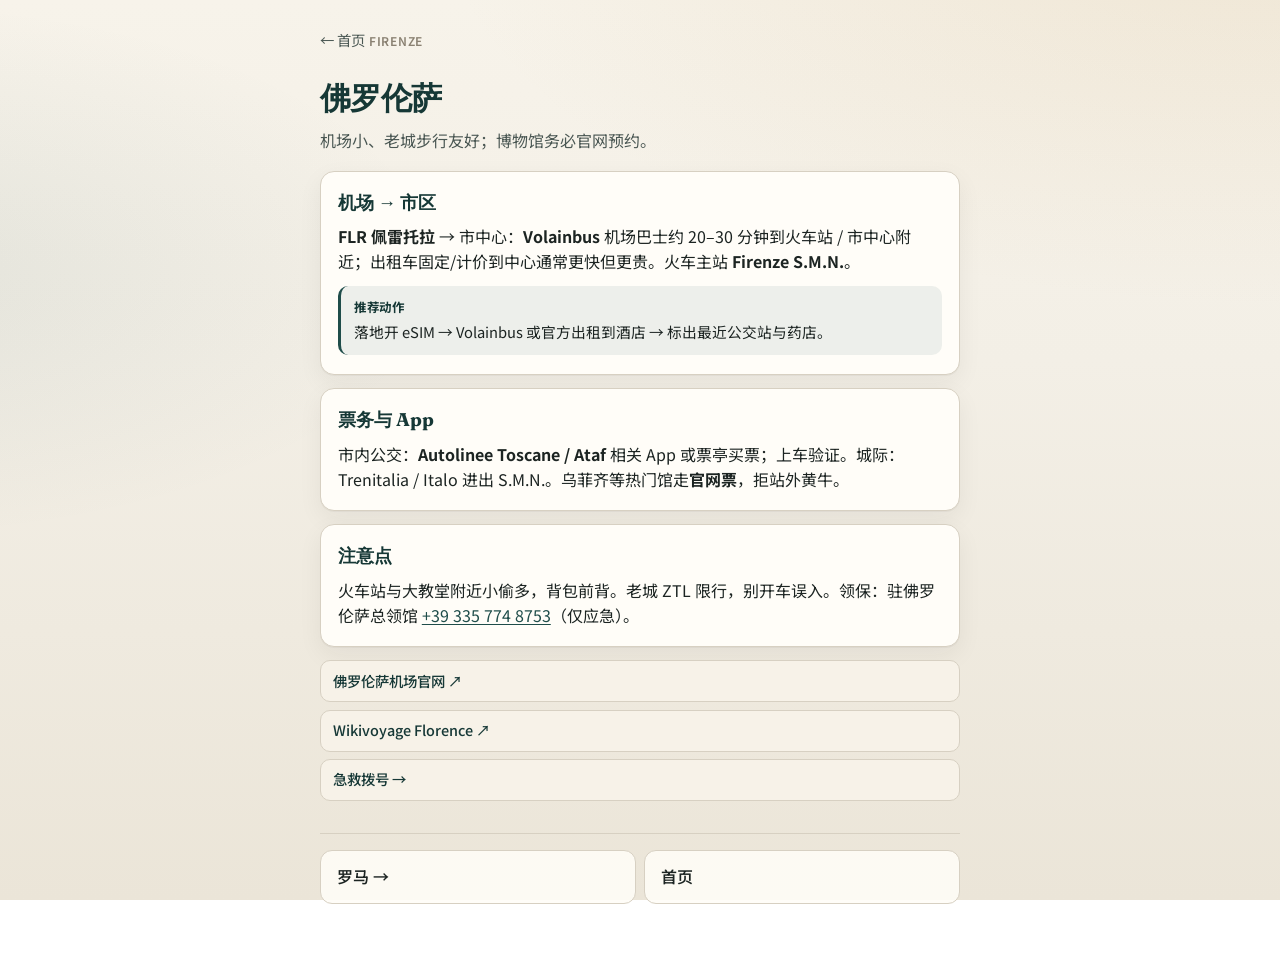
==== city-florence.html @ 0bb60d81 "Publish Italy travel static guide for GitHub Pages Copy built static site to repository root so inde" ====
<!doctype html>
<html lang="zh-CN">
  <head>
    <meta charset="UTF-8" />
    <meta name="viewport" content="width=device-width, initial-scale=1, viewport-fit=cover" />
    <meta name="theme-color" content="#1f4d4a" />
    <link rel="manifest" href="./manifest.webmanifest" />
    <link rel="icon" href="./icons/icon.svg" type="image/svg+xml" />
    <link rel="preconnect" href="https://fonts.googleapis.com" />
    <link rel="preconnect" href="https://fonts.gstatic.com" crossorigin />
    <link href="https://fonts.googleapis.com/css2?family=Fraunces:opsz,wght@9..144,500;9..144,650&family=Manrope:wght@500;600;700&family=Noto+Sans+SC:wght@400;500;650;700&display=swap" rel="stylesheet" />
    <title>佛罗伦萨 · 意大利旅行手册</title>
    <link rel="stylesheet" href="./src/styles.css" />
  </head>
  <body>
    <div class="wrap">
      <a class="back" href="./index.html">← 首页</a>
      <p class="kicker">Firenze</p>
      <h1 class="page-title">佛罗伦萨</h1>
      <p class="lede">机场小、老城步行友好；博物馆务必官网预约。</p>

      <div class="panel">
        <h2>机场 → 市区</h2>
        <p><strong>FLR 佩雷托拉</strong> → 市中心：<strong>Volainbus</strong> 机场巴士约 20–30 分钟到火车站 / 市中心附近；出租车固定/计价到中心通常更快但更贵。火车主站 <strong>Firenze S.M.N.</strong>。</p>
        <div class="action">
          <strong>推荐动作</strong>
          落地开 eSIM → Volainbus 或官方出租到酒店 → 标出最近公交站与药店。
        </div>
      </div>

      <div class="panel">
        <h2>票务与 App</h2>
        <p>市内公交：<strong>Autolinee Toscane / Ataf</strong> 相关 App 或票亭买票；上车验证。城际：Trenitalia / Italo 进出 S.M.N.。乌菲齐等热门馆走<strong>官网票</strong>，拒站外黄牛。</p>
      </div>

      <div class="panel">
        <h2>注意点</h2>
        <p>火车站与大教堂附近小偷多，背包前背。老城 ZTL 限行，别开车误入。领保：驻佛罗伦萨总领馆 <a href="tel:+393357748753">+39 335 774 8753</a>（仅应急）。</p>
      </div>

      <div class="links">
        <a class="ext" href="https://www.aeroporto.firenze.it/" target="_blank" rel="noopener">佛罗伦萨机场官网 ↗</a>
        <a class="ext" href="https://en.wikivoyage.org/wiki/Florence" target="_blank" rel="noopener">Wikivoyage Florence ↗</a>
        <a class="ext" href="./emergency.html">急救拨号 →</a>
      </div>

      <nav class="footer-nav">
        <a class="row-link" href="./city-rome.html">罗马 →</a>
        <a class="row-link" href="./index.html">首页</a>
      </nav>
    </div>
    <script src="./src/main.js" defer></script>
  </body>
</html>
---- src/styles.css ----
:root {
  --bg: #f3efe6;
  --bg-elev: #fffdf8;
  --ink: #1c2422;
  --ink-muted: #4a5753;
  --line: #d7d0c2;
  --sea: #1f4d4a;
  --sea-deep: #163836;
  --sand: #c9a66b;
  --stone: #8a8172;
  --danger: #9b2c2c;
  --danger-bg: #f8e8e6;
  --ok: #1f4d4a;
  --radius: 14px;
  --tap: 52px;
  --shadow: 0 1px 0 rgba(28, 36, 34, 0.04), 0 8px 24px rgba(28, 36, 34, 0.06);
  --font-display: "Fraunces", "Noto Serif SC", serif;
  --font-body: "Noto Sans SC", "Manrope", sans-serif;
  --max: 40rem;
}

*,
*::before,
*::after {
  box-sizing: border-box;
}

html {
  -webkit-text-size-adjust: 100%;
  scroll-behavior: smooth;
}

body {
  margin: 0;
  min-height: 100dvh;
  font-family: var(--font-body);
  color: var(--ink);
  background:
    radial-gradient(120% 80% at 100% -10%, rgba(201, 166, 107, 0.18), transparent 55%),
    radial-gradient(90% 60% at -10% 30%, rgba(31, 77, 74, 0.08), transparent 50%),
    linear-gradient(180deg, #f7f3ea 0%, var(--bg) 40%, #ebe5d8 100%);
  background-attachment: fixed;
  line-height: 1.55;
}

a {
  color: var(--sea);
  text-underline-offset: 0.15em;
}

img {
  max-width: 100%;
}

.wrap {
  width: min(100% - 1.5rem, var(--max));
  margin-inline: auto;
  padding-block: 1.25rem 3.5rem;
}

.topbar {
  display: flex;
  align-items: center;
  justify-content: space-between;
  gap: 0.75rem;
  margin-bottom: 1.25rem;
}

.brand {
  display: flex;
  flex-direction: column;
  gap: 0.1rem;
  text-decoration: none;
  color: inherit;
  min-width: 0;
}

.brand-mark {
  font-family: var(--font-display);
  font-weight: 600;
  font-size: 1.35rem;
  letter-spacing: -0.02em;
  color: var(--sea-deep);
  line-height: 1.15;
}

.brand-sub {
  font-size: 0.78rem;
  color: var(--ink-muted);
}

.top-actions {
  display: flex;
  gap: 0.4rem;
  flex-shrink: 0;
}

.chip {
  display: inline-flex;
  align-items: center;
  justify-content: center;
  min-height: 2.25rem;
  padding: 0.35rem 0.7rem;
  border-radius: 999px;
  border: 1px solid var(--line);
  background: rgba(255, 253, 248, 0.8);
  color: var(--ink);
  text-decoration: none;
  font-size: 0.8rem;
  font-weight: 500;
}

.chip-danger {
  border-color: #e2b4b0;
  background: var(--danger-bg);
  color: var(--danger);
  font-weight: 600;
}

.hero {
  margin: 0 0 1.35rem;
}

.hero h1 {
  margin: 0 0 0.45rem;
  font-family: var(--font-display);
  font-size: clamp(1.7rem, 5.5vw, 2.15rem);
  font-weight: 650;
  letter-spacing: -0.02em;
  line-height: 1.2;
  color: var(--sea-deep);
}

.hero p {
  margin: 0;
  color: var(--ink-muted);
  font-size: 0.98rem;
}

.grid-6 {
  display: grid;
  grid-template-columns: 1fr 1fr;
  gap: 0.7rem;
  margin-bottom: 1.75rem;
}

.tile {
  display: flex;
  flex-direction: column;
  justify-content: space-between;
  gap: 0.85rem;
  min-height: 6.4rem;
  padding: 1rem 0.95rem;
  border-radius: var(--radius);
  background: var(--bg-elev);
  border: 1px solid var(--line);
  box-shadow: var(--shadow);
  text-decoration: none;
  color: inherit;
  transition: transform 0.15s ease, border-color 0.15s ease;
}

.tile:active {
  transform: scale(0.98);
}

.tile-label {
  font-size: 1.12rem;
  font-weight: 650;
  letter-spacing: -0.01em;
}

.tile-hint {
  font-size: 0.78rem;
  color: var(--ink-muted);
}

.tile-em {
  border-color: #d9b0ab;
  background: linear-gradient(160deg, #fff8f6, #f8e8e6);
}

.tile-em .tile-label {
  color: var(--danger);
}

.section {
  margin-bottom: 1.75rem;
}

.section h2 {
  margin: 0 0 0.7rem;
  font-family: var(--font-display);
  font-size: 1.2rem;
  font-weight: 600;
  color: var(--sea-deep);
}

.city-list,
.link-list {
  display: grid;
  gap: 0.55rem;
}

.row-link {
  display: flex;
  align-items: center;
  justify-content: space-between;
  gap: 0.75rem;
  min-height: var(--tap);
  padding: 0.85rem 1rem;
  border-radius: 12px;
  background: rgba(255, 253, 248, 0.88);
  border: 1px solid var(--line);
  text-decoration: none;
  color: inherit;
  font-weight: 550;
}

.row-link span {
  color: var(--ink-muted);
  font-size: 0.85rem;
  font-weight: 400;
}

.panel {
  background: var(--bg-elev);
  border: 1px solid var(--line);
  border-radius: var(--radius);
  padding: 1.05rem 1.05rem 1.15rem;
  box-shadow: var(--shadow);
  margin-bottom: 0.85rem;
}

.panel h2,
.panel h3 {
  margin: 0 0 0.45rem;
  font-family: var(--font-display);
  font-size: 1.15rem;
  color: var(--sea-deep);
}

.panel h3 {
  font-size: 1.02rem;
}

.panel p {
  margin: 0 0 0.65rem;
  color: var(--ink);
}

.panel p:last-child {
  margin-bottom: 0;
}

.meta {
  font-size: 0.86rem;
  color: var(--ink-muted);
}

.action {
  margin-top: 0.75rem;
  padding: 0.75rem 0.85rem;
  border-radius: 10px;
  background: rgba(31, 77, 74, 0.08);
  border-left: 3px solid var(--sea);
  font-size: 0.92rem;
}

.action strong {
  display: block;
  margin-bottom: 0.2rem;
  color: var(--sea-deep);
  font-size: 0.78rem;
  letter-spacing: 0.04em;
  text-transform: uppercase;
}

.links {
  display: grid;
  gap: 0.45rem;
  margin-top: 0.75rem;
}

.ext {
  display: flex;
  align-items: center;
  min-height: 2.6rem;
  padding: 0.55rem 0.75rem;
  border-radius: 10px;
  background: #f7f2e8;
  border: 1px solid var(--line);
  text-decoration: none;
  color: var(--sea-deep);
  font-size: 0.9rem;
  font-weight: 500;
}

.itag {
  display: inline-block;
  margin-left: 0.35rem;
  padding: 0.05rem 0.4rem;
  border-radius: 6px;
  background: rgba(31, 77, 74, 0.1);
  color: var(--sea);
  font-size: 0.78rem;
  font-weight: 500;
}

.back {
  display: inline-flex;
  align-items: center;
  gap: 0.35rem;
  margin-bottom: 0.9rem;
  color: var(--ink-muted);
  text-decoration: none;
  font-size: 0.9rem;
  min-height: 2.4rem;
}

.page-title {
  margin: 0 0 0.35rem;
  font-family: var(--font-display);
  font-size: clamp(1.55rem, 5vw, 1.95rem);
  color: var(--sea-deep);
  letter-spacing: -0.02em;
}

.lede {
  margin: 0 0 1.15rem;
  color: var(--ink-muted);
}

.tel-grid {
  display: grid;
  gap: 0.65rem;
  margin: 1rem 0 1.4rem;
}

.tel {
  display: flex;
  flex-direction: column;
  justify-content: center;
  gap: 0.15rem;
  min-height: 4.4rem;
  padding: 0.9rem 1rem;
  border-radius: 14px;
  text-decoration: none;
  border: 1px solid transparent;
  box-shadow: var(--shadow);
}

.tel-main {
  background: var(--danger);
  color: #fff;
  border-color: #7f2222;
}

.tel-alt {
  background: var(--sea);
  color: #fff;
}

.tel-soft {
  background: var(--bg-elev);
  color: var(--ink);
  border-color: var(--line);
}

.tel .num {
  font-family: var(--font-display);
  font-size: 1.55rem;
  font-weight: 650;
  letter-spacing: 0.02em;
  line-height: 1.1;
}

.tel .label {
  font-size: 0.88rem;
  opacity: 0.92;
}

.placeholder {
  border: 1px dashed #b9a789;
  background: #faf6ee;
  border-radius: 12px;
  padding: 0.85rem 0.95rem;
  color: var(--ink-muted);
  font-size: 0.9rem;
}

.placeholder strong {
  color: var(--ink);
}

.footer-nav {
  display: grid;
  grid-template-columns: 1fr 1fr;
  gap: 0.5rem;
  margin-top: 2rem;
  padding-top: 1rem;
  border-top: 1px solid var(--line);
}

.note {
  font-size: 0.82rem;
  color: var(--ink-muted);
  margin-top: 1rem;
}

.steps {
  margin: 0;
  padding-left: 1.15rem;
}

.steps li {
  margin-bottom: 0.55rem;
}

.kicker {
  display: inline-block;
  margin-bottom: 0.35rem;
  font-size: 0.75rem;
  letter-spacing: 0.06em;
  text-transform: uppercase;
  color: var(--stone);
  font-weight: 600;
}

@media (min-width: 480px) {
  .grid-6 {
    grid-template-columns: 1fr 1fr 1fr;
  }
}

@media (prefers-reduced-motion: reduce) {
  .tile {
    transition: none;
  }
}
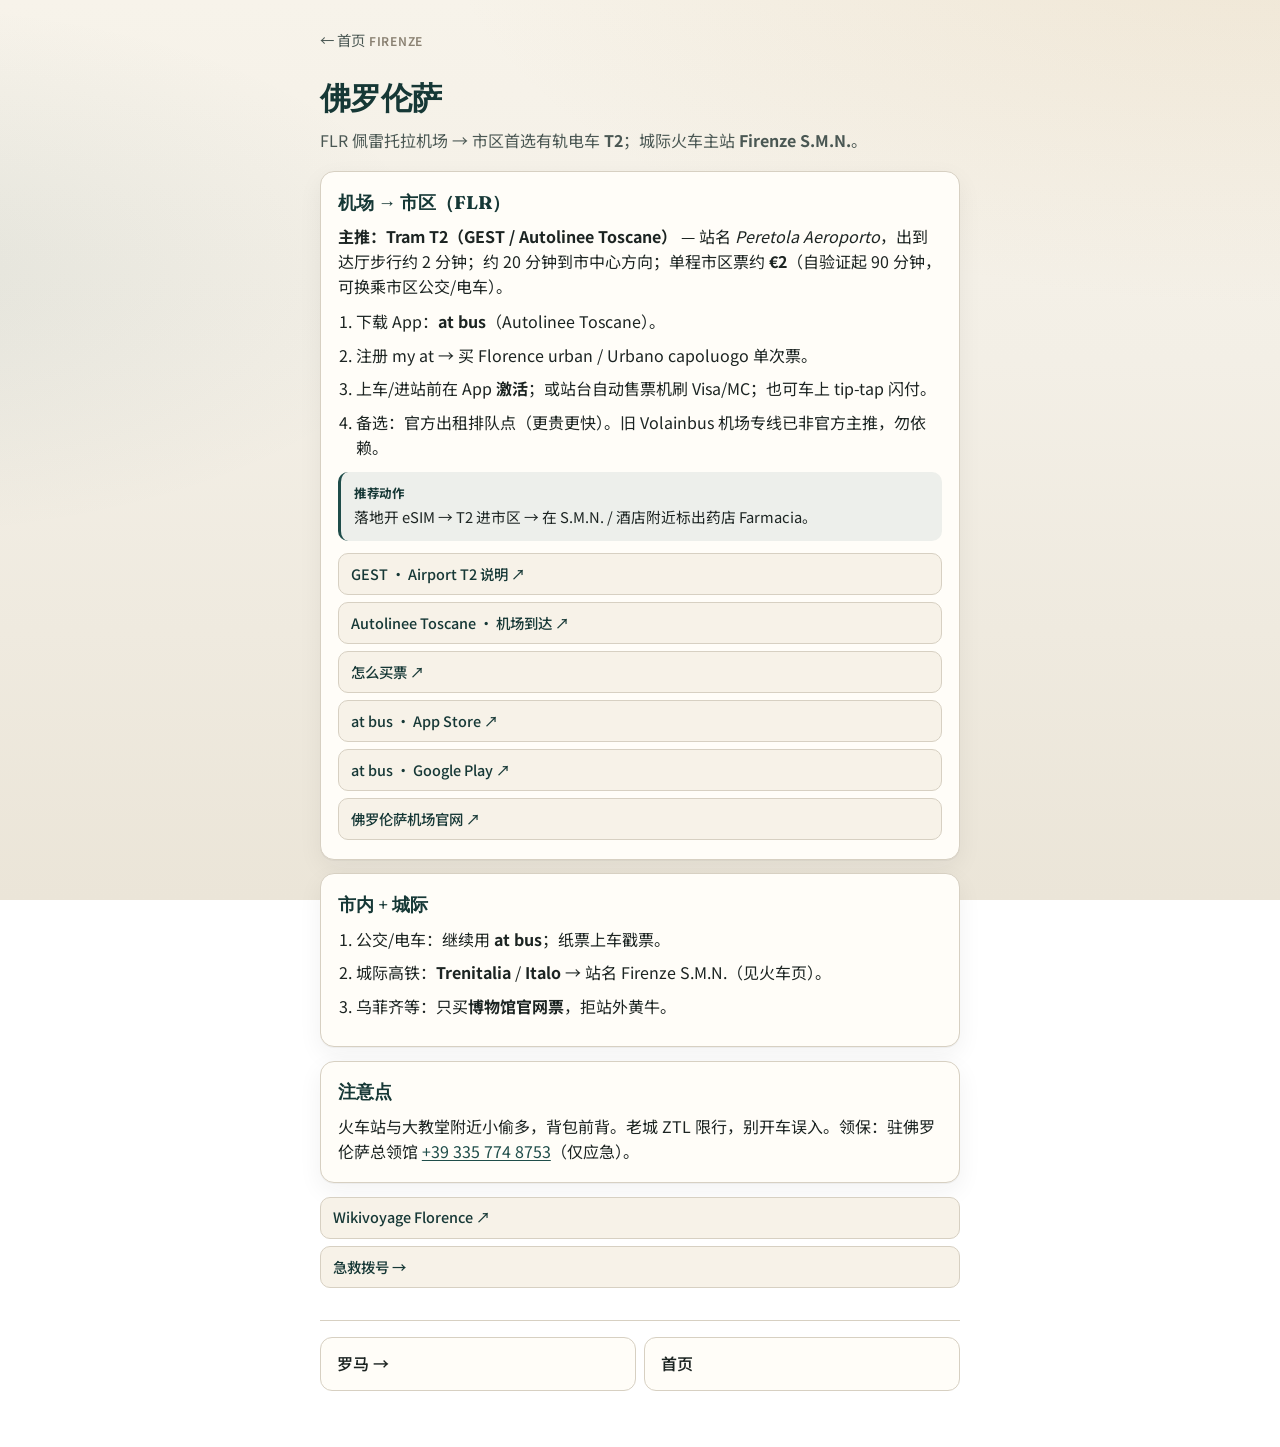
==== commit f1afe158: "Rewrite handbook with actionable steps and official deep links Replace vague copy with numbered how-" ====
--- a/city-florence.html
+++ b/city-florence.html
@@ -17,20 +17,38 @@
       <a class="back" href="./index.html">← 首页</a>
       <p class="kicker">Firenze</p>
       <h1 class="page-title">佛罗伦萨</h1>
-      <p class="lede">机场小、老城步行友好；博物馆务必官网预约。</p>
+      <p class="lede">FLR 佩雷托拉机场 → 市区首选有轨电车 <strong>T2</strong>；城际火车主站 <strong>Firenze S.M.N.</strong>。</p>
 
       <div class="panel">
-        <h2>机场 → 市区</h2>
-        <p><strong>FLR 佩雷托拉</strong> → 市中心：<strong>Volainbus</strong> 机场巴士约 20–30 分钟到火车站 / 市中心附近；出租车固定/计价到中心通常更快但更贵。火车主站 <strong>Firenze S.M.N.</strong>。</p>
+        <h2>机场 → 市区（FLR）</h2>
+        <p><strong>主推：Tram T2（GEST / Autolinee Toscane）</strong> — 站名 <em>Peretola Aeroporto</em>，出到达厅步行约 2 分钟；约 20 分钟到市中心方向；单程市区票约 <strong>€2</strong>（自验证起 90 分钟，可换乘市区公交/电车）。</p>
+        <ol class="steps">
+          <li>下载 App：<strong>at bus</strong>（Autolinee Toscane）。</li>
+          <li>注册 my at → 买 Florence urban / Urbano capoluogo 单次票。</li>
+          <li>上车/进站前在 App <strong>激活</strong>；或站台自动售票机刷 Visa/MC；也可车上 tip-tap 闪付。</li>
+          <li>备选：官方出租排队点（更贵更快）。旧 Volainbus 机场专线已非官方主推，勿依赖。</li>
+        </ol>
         <div class="action">
           <strong>推荐动作</strong>
-          落地开 eSIM → Volainbus 或官方出租到酒店 → 标出最近公交站与药店。
+          落地开 eSIM → T2 进市区 → 在 S.M.N. / 酒店附近标出药店 Farmacia。
+        </div>
+        <div class="links">
+          <a class="ext" href="https://www.gestramvia.it/airport/?lang=en" target="_blank" rel="noopener">GEST · Airport T2 说明 ↗</a>
+          <a class="ext" href="https://www.at-bus.it/en/destination-tuscany-arrival-and-departure" target="_blank" rel="noopener">Autolinee Toscane · 机场到达 ↗</a>
+          <a class="ext" href="https://www.at-bus.it/en/howtopurchase" target="_blank" rel="noopener">怎么买票 ↗</a>
+          <a class="ext" href="https://apps.apple.com/app/at-bus/id1636455849" target="_blank" rel="noopener">at bus · App Store ↗</a>
+          <a class="ext" href="https://play.google.com/store/apps/details?id=com.ratp.toscane" target="_blank" rel="noopener">at bus · Google Play ↗</a>
+          <a class="ext" href="https://www.aeroporto.firenze.it/" target="_blank" rel="noopener">佛罗伦萨机场官网 ↗</a>
         </div>
       </div>
 
       <div class="panel">
-        <h2>票务与 App</h2>
-        <p>市内公交：<strong>Autolinee Toscane / Ataf</strong> 相关 App 或票亭买票；上车验证。城际：Trenitalia / Italo 进出 S.M.N.。乌菲齐等热门馆走<strong>官网票</strong>，拒站外黄牛。</p>
+        <h2>市内 + 城际</h2>
+        <ol class="steps">
+          <li>公交/电车：继续用 <strong>at bus</strong>；纸票上车戳票。</li>
+          <li>城际高铁：<strong>Trenitalia</strong> / <strong>Italo</strong> → 站名 Firenze S.M.N.（见火车页）。</li>
+          <li>乌菲齐等：只买<strong>博物馆官网票</strong>，拒站外黄牛。</li>
+        </ol>
       </div>
 
       <div class="panel">
@@ -39,7 +57,6 @@
       </div>
 
       <div class="links">
-        <a class="ext" href="https://www.aeroporto.firenze.it/" target="_blank" rel="noopener">佛罗伦萨机场官网 ↗</a>
         <a class="ext" href="https://en.wikivoyage.org/wiki/Florence" target="_blank" rel="noopener">Wikivoyage Florence ↗</a>
         <a class="ext" href="./emergency.html">急救拨号 →</a>
       </div>
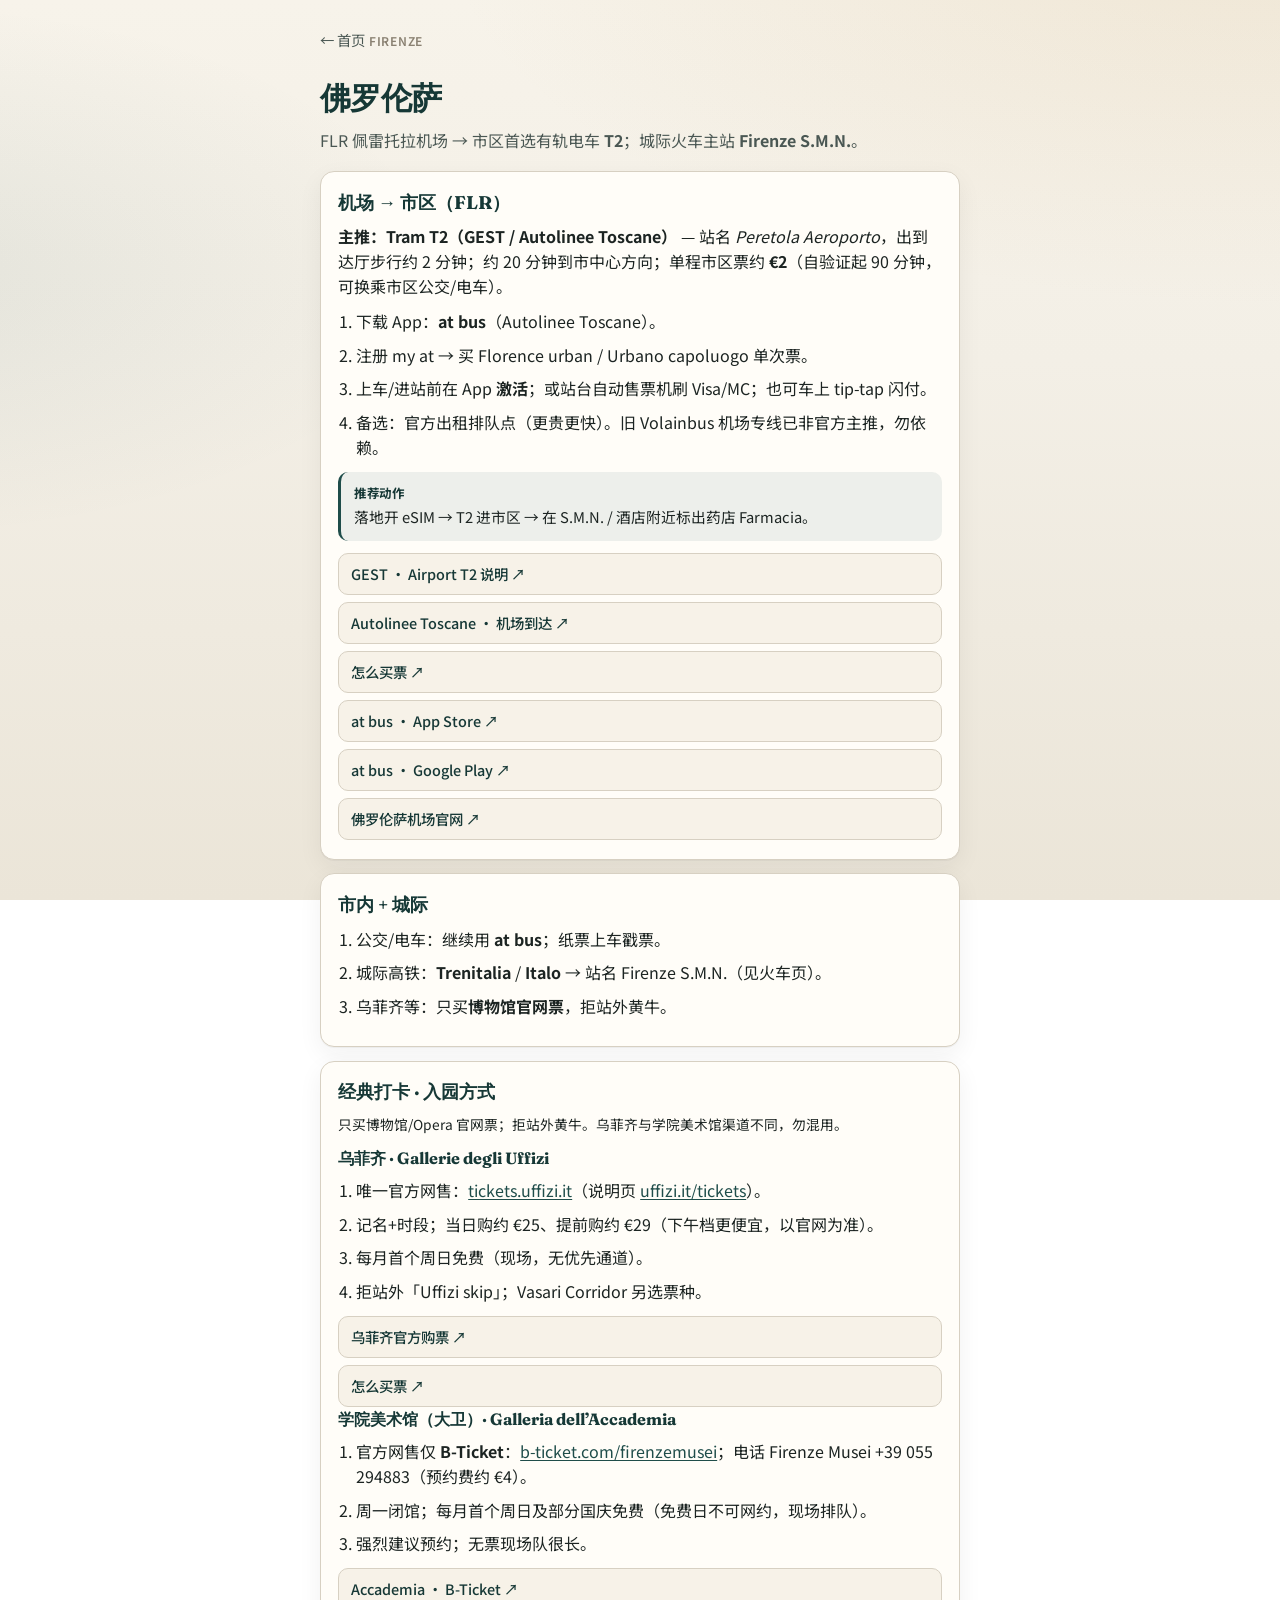
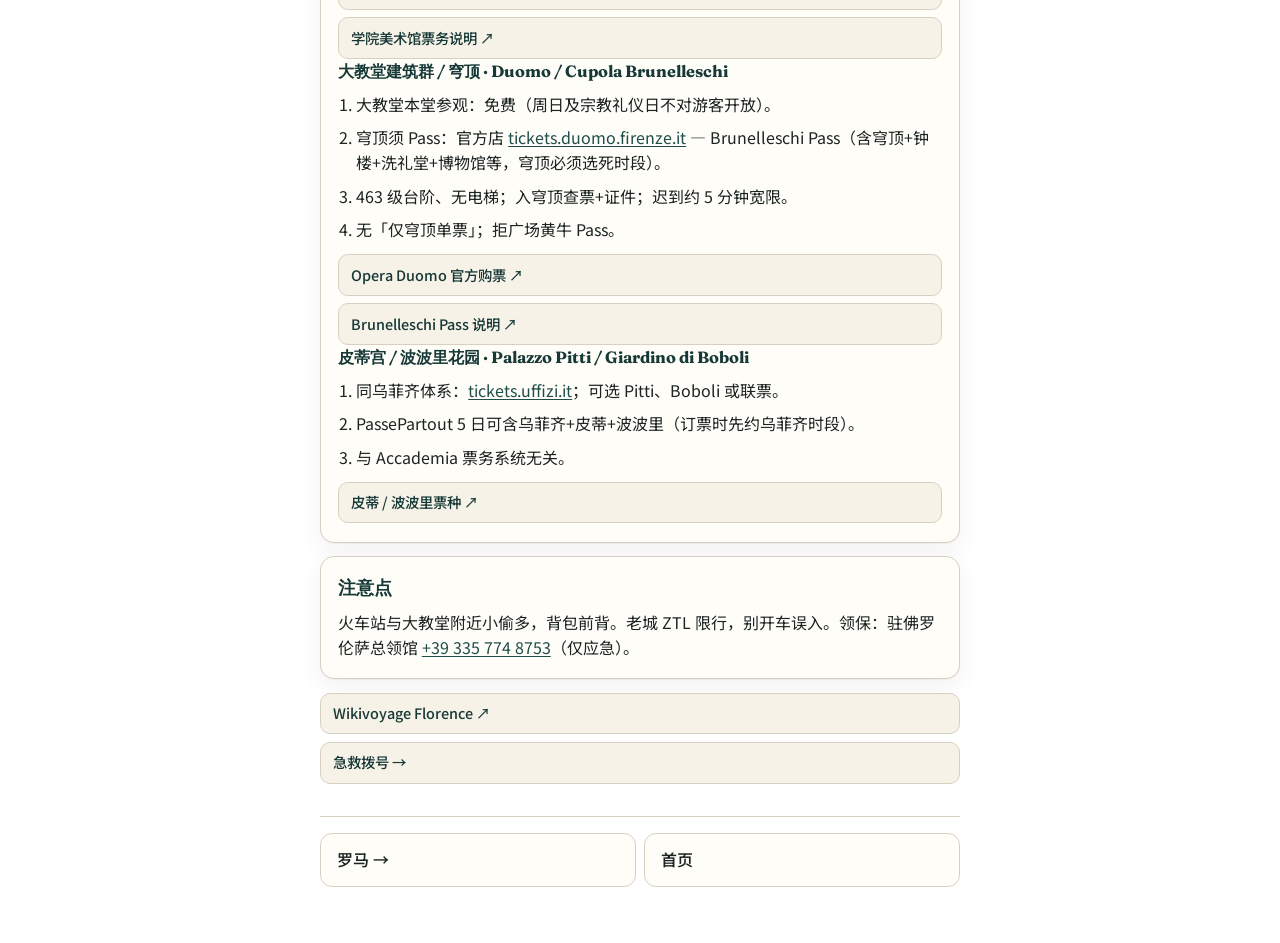
==== commit 5e839d80: "Add classic attraction entry guides on city pages Add 经典打卡 · 入园方式 sections to Rome, Florence, Milan," ====
--- a/city-florence.html
+++ b/city-florence.html
@@ -52,6 +52,56 @@
       </div>
 
       <div class="panel">
+        <h2>经典打卡 · 入园方式</h2>
+        <p class="meta">只买博物馆/Opera 官网票；拒站外黄牛。乌菲齐与学院美术馆渠道不同，勿混用。</p>
+
+        <h3>乌菲齐 · Gallerie degli Uffizi</h3>
+        <ol class="steps">
+          <li>唯一官方网售：<a href="https://tickets.uffizi.it" target="_blank" rel="noopener">tickets.uffizi.it</a>（说明页 <a href="https://www.uffizi.it/en/tickets" target="_blank" rel="noopener">uffizi.it/tickets</a>）。</li>
+          <li>记名+时段；当日购约 €25、提前购约 €29（下午档更便宜，以官网为准）。</li>
+          <li>每月首个周日免费（现场，无优先通道）。</li>
+          <li>拒站外「Uffizi skip」；Vasari Corridor 另选票种。</li>
+        </ol>
+        <div class="links">
+          <a class="ext" href="https://tickets.uffizi.it" target="_blank" rel="noopener">乌菲齐官方购票 ↗</a>
+          <a class="ext" href="https://www.uffizi.it/en/pages/how-to-purchase-tickets" target="_blank" rel="noopener">怎么买票 ↗</a>
+        </div>
+
+        <h3>学院美术馆（大卫）· Galleria dell’Accademia</h3>
+        <ol class="steps">
+          <li>官方网售仅 <strong>B-Ticket</strong>：<a href="https://www.b-ticket.com/b-Ticket/firenzemusei/" target="_blank" rel="noopener">b-ticket.com/firenzemusei</a>；电话 Firenze Musei +39 055 294883（预约费约 €4）。</li>
+          <li>周一闭馆；每月首个周日及部分国庆免费（免费日不可网约，现场排队）。</li>
+          <li>强烈建议预约；无票现场队很长。</li>
+        </ol>
+        <div class="links">
+          <a class="ext" href="https://www.b-ticket.com/b-Ticket/firenzemusei/" target="_blank" rel="noopener">Accademia · B-Ticket ↗</a>
+          <a class="ext" href="https://www.galleriaaccademiafirenze.it/en/tickets/" target="_blank" rel="noopener">学院美术馆票务说明 ↗</a>
+        </div>
+
+        <h3>大教堂建筑群 / 穹顶 · Duomo / Cupola Brunelleschi</h3>
+        <ol class="steps">
+          <li>大教堂本堂参观：免费（周日及宗教礼仪日不对游客开放）。</li>
+          <li>穹顶须 Pass：官方店 <a href="https://tickets.duomo.firenze.it/en/" target="_blank" rel="noopener">tickets.duomo.firenze.it</a> — Brunelleschi Pass（含穹顶+钟楼+洗礼堂+博物馆等，穹顶必须选死时段）。</li>
+          <li>463 级台阶、无电梯；入穹顶查票+证件；迟到约 5 分钟宽限。</li>
+          <li>无「仅穹顶单票」；拒广场黄牛 Pass。</li>
+        </ol>
+        <div class="links">
+          <a class="ext" href="https://tickets.duomo.firenze.it/en/" target="_blank" rel="noopener">Opera Duomo 官方购票 ↗</a>
+          <a class="ext" href="https://duomo.firenze.it/en/720/brunelleschi-pass" target="_blank" rel="noopener">Brunelleschi Pass 说明 ↗</a>
+        </div>
+
+        <h3>皮蒂宫 / 波波里花园 · Palazzo Pitti / Giardino di Boboli</h3>
+        <ol class="steps">
+          <li>同乌菲齐体系：<a href="https://tickets.uffizi.it" target="_blank" rel="noopener">tickets.uffizi.it</a>；可选 Pitti、Boboli 或联票。</li>
+          <li>PassePartout 5 日可含乌菲齐+皮蒂+波波里（订票时先约乌菲齐时段）。</li>
+          <li>与 Accademia 票务系统无关。</li>
+        </ol>
+        <div class="links">
+          <a class="ext" href="https://www.uffizi.it/en/tickets" target="_blank" rel="noopener">皮蒂 / 波波里票种 ↗</a>
+        </div>
+      </div>
+
+      <div class="panel">
         <h2>注意点</h2>
         <p>火车站与大教堂附近小偷多，背包前背。老城 ZTL 限行，别开车误入。领保：驻佛罗伦萨总领馆 <a href="tel:+393357748753">+39 335 774 8753</a>（仅应急）。</p>
       </div>
